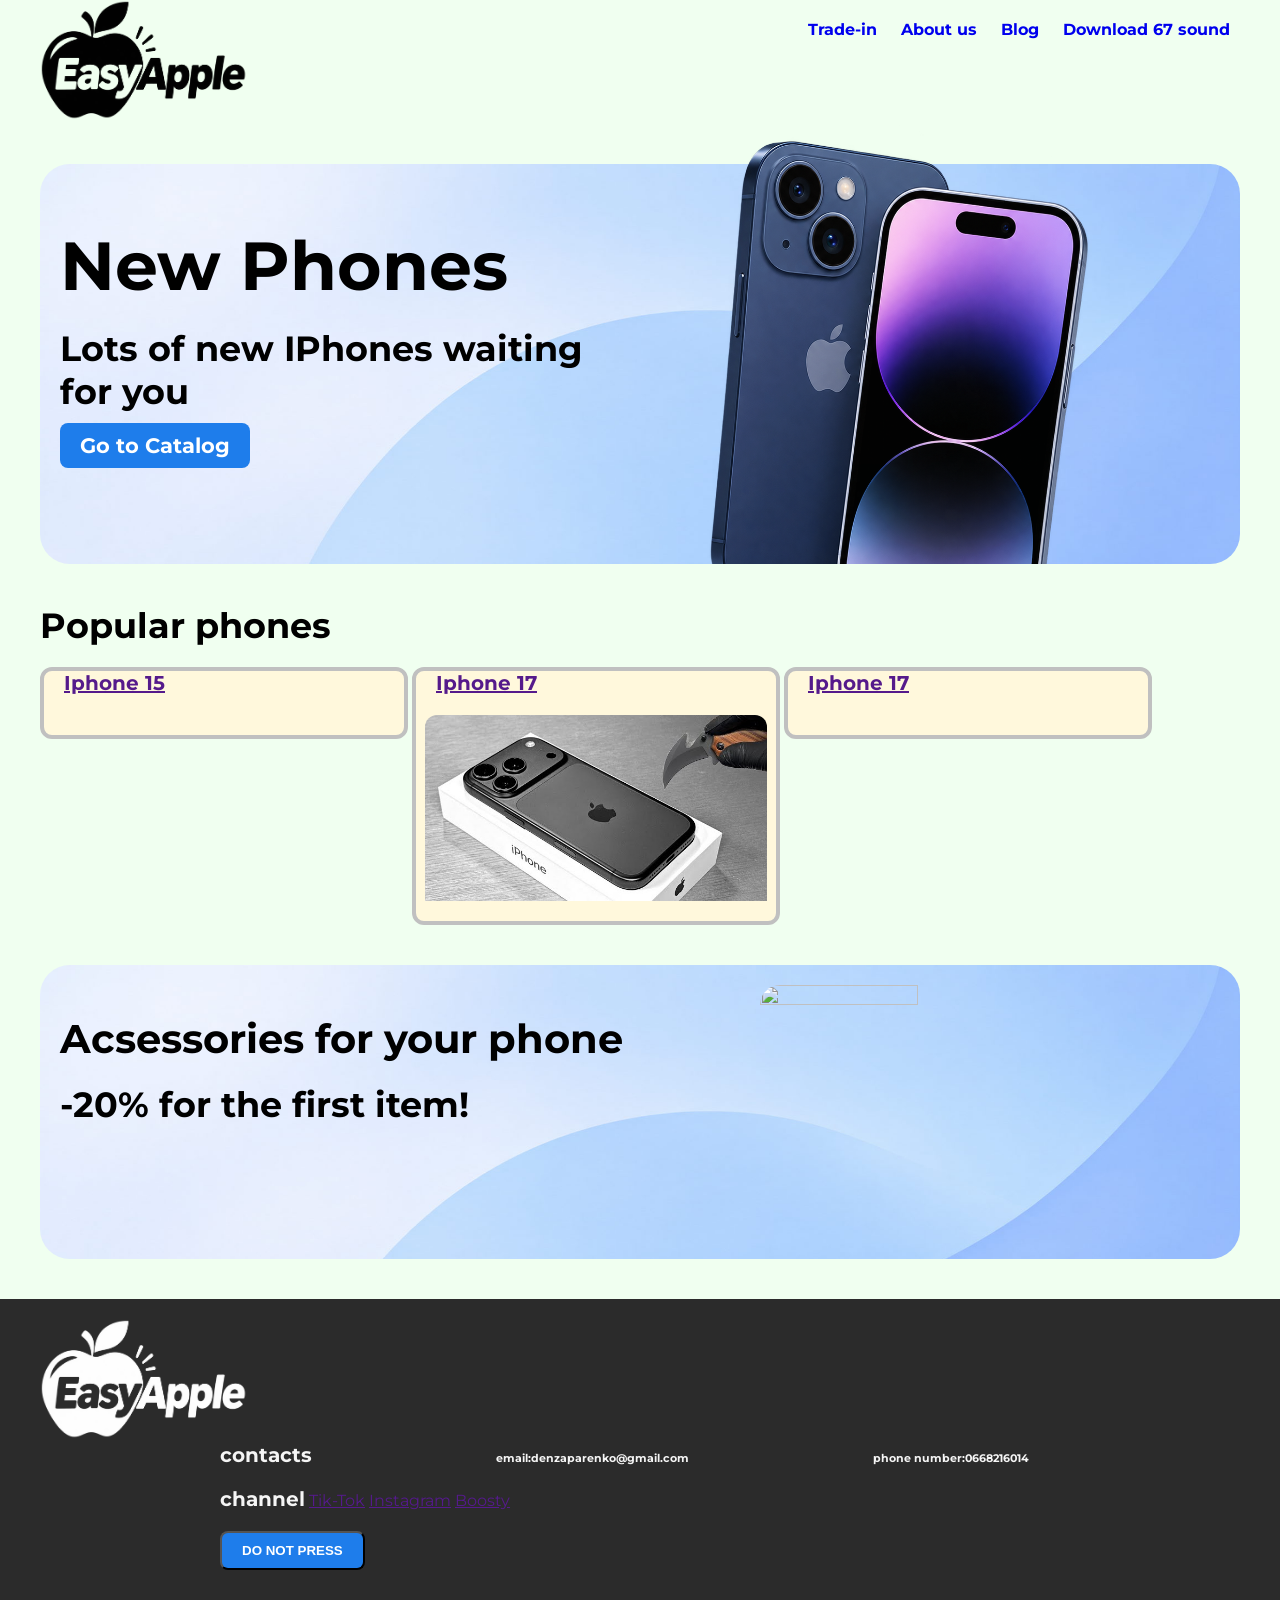
==== index.html @ 7693ef0d "burger menu" ====
<!DOCTYPE html>
<html lang="en">

<head>
    <link rel="preconnect" href="https://fonts.googleapis.com">
    <link rel="preconnect" href="https://fonts.gstatic.com" crossorigin>
    <link href="https://fonts.googleapis.com/css2?family=Montserrat:wght@100..900&display=swap" rel="stylesheet">

    <meta charset="UTF-8">
    <meta name="viewport" content="width=device-width, initial-scale=1.0">
    <title>Document</title>
    <link rel="stylesheet" href="style/style.css">
    <link rel="stylesheet" href="style/text.css">
    <link rel="stylesheet" href="style/media.css">
</head>

<body>
    <div id="page">
        <header>
            <img class="logo" src="img/logo.png" alt="">
            <button class="burger" type="button" aria-label="Menu" aria-controls="main-nav" aria-expanded="false">☰</button>
            <nav class="main-nav" id="main-nav">
                <a href="#">Trade-in</a>
                <a href="#">About us</a>
                <a href="#">Blog</a>
                <a href="#">Download 67 sound</a>
            </nav>
        </header>
        <main>
            <section class="hero">
                <div class="hero-text">
                    <h2>New Phones</h2>
                    <h4>Lots of new IPhones waiting for you </h4>
                    <a href="#" class="button">Go to Catalog</a>
                </div>
                <img src="img/Dark-Blue-and-Purple-iPhones.png" alt="" class="hero-img">
            </section>

            <section class="pop-phones">
                <h4>Popular phones</h4>

                <div class="card card--15">
                    <h5><a href="">Iphone 15</a></h5>
                    <img src="https://mobilecity-live.s3.ap-southeast-2.amazonaws.com/wp-content/uploads/2023/12/17131125/Apple_iPhone_15_Plus_10-600x337.jpg"
                        alt="">
                </div>

                <div class="card card--17">
                    <h5><a href="">Iphone 17</a></h5>
                    <img src="img/sddefault.jpg" alt="">
                </div>

                <div class="card card--18">
                    <h5><a href="">Iphone 17</a></h5>
                    <img src="https://gizmodo.com/app/uploads/2026/09/Apple-Event-Sept2026-iphone-18-pro-12-1280x853.jpg"
                        alt="">
                </div>

            </section>
            <section class="acsessories">
                <div>
                    <h3>Acsessories for your phone</h3>
                    <h4>-20% for the first item!</h4>
                </div>
                <img class="acsessories-img"
                    src="https://i.pinimg.com/736x/e4/7d/94/e47d9427c26de653371fe46c7ecc1a01.jpg" alt="">
            </section>

            <!-- <section class="acsessories-flex">
                <div>
                    <h3>Acsessories for your phone</h3>
                    <h4>-20% for the first item!</h4>
                </div>
                <img class="acsessories-img"
                    src="https://i.pinimg.com/736x/e4/7d/94/e47d9427c26de653371fe46c7ecc1a01.jpg" alt="">
            </section> -->


        </main>

        <footer>
            <div class="container">
                <img class="logo" src="img/logo_white.png" alt="">
                <div class="cnt">
                    <h5>contacts</h5>
                    <h6>email:denzaparenko@gmail.com</h6>
                    <h6>phone number:0668216014</h6>
                </div>

                <div>
                    <h5>channel</h5>
                    <a href="">Tik-Tok</a>
                    <a href="">Instagram</a>
                    <a href="">Boosty</a>
                </div>
                <h5><button id="dnp">DO NOT PRESS</button></h5>
            </div>
        </footer>
    </div>
    <script src="script.js?v=6"></script>




</body>

</html>
---- style/style.css ----
body {
  background-color: honeydew;
  font-family: "Montserrat", sans-serif;
  margin: 0;
}

main,
header,
.container {
  max-width: 1200px;
  margin-inline: auto;
  padding-inline: 16px;
}


a {
  transition: all 0.3s ease-in-out;
}

button,
.button {
  background-color: rgb(30, 125, 235);
  padding-block: 10px;
  padding-inline: 20px;
  border-radius: 8px;
  color: white;
  font-weight: 700;
  text-decoration: none;
  transition: all 0.3s ease-in-out;

  &:hover,
  &:focus {
    background-color: rgb(0, 102, 255);
  }
}

.burger {
  display: none;
}

nav {
  padding-block: 20px;

  a {
    font-weight: 700;
    text-decoration: none;
    padding-inline: 10px;
    padding-block: 5px;

    &:hover {
      color: rgb(81, 81, 255);
    }
  }
}

@media (min-width: 720px) {
  nav {
    display: inline-block;
    float: right;
  }
}


header {
  margin-bottom: 40px;

  img {
    max-height: 120px;
  }
}

.hero {
  position: relative;
  border-radius: 30px;
  height: 400px;
  background-image: url("../img/Soft-Blue-Wave-Gradient.jpg");
  background-size: cover;
  margin-bottom: 40px;
}

.hero-text {
  padding-inline: 20px;
  padding-block: 60px;

  height: 90%;
  font-size: 130%;
  display: inline-block;
}

@media (min-width: 720px) {
  .hero-text {
    width: 45%;
  }
}

.hero-img {
  width: auto;
  height: 110%;
  position: absolute;
  right: 150px;
  bottom: 0;
}


.card {
  background-color: cornsilk;
  border-color: lightseagreen;
}

.card {
  display: inline-block;

  h1 {
    display: inline-block;
  }

  width: 30%;
  border-radius: 12px;
  border: 4px silver solid;

  img {
    width: 95%;
    border-radius: 12px;
    margin-inline: auto;
    padding-bottom: 20px;
    display: block
  }
}

.acsessories {
  background-image: url(../img/Soft-Blue-Wave-Gradient.jpg);
  background-size: cover;
  border-radius: 30px;
  margin-bottom: 40px;
  margin-top: 40px;
  padding: 20px;

  h4 {
    margin-bottom: 0;
  }

  div {
    width: 60%;
    display: inline-block;
  }

  img {
    vertical-align: middle;
    width: calc(40% - 20px);
    max-width: 100%;
    aspect-ratio: 1.75;
    border-radius: 20px;
    object-fit: cover;
    object-position: center;
  }
}

@media (max-width: 1000px) {
  .acsessories {

    h4 {
      margin-bottom: 20px;
    }


    div {
      display: block;
      width: 100%;
    }

    img {
      width: 100%
    }
  }
}


/* 
.acsessories-flex {
  background-image: url(../img/Soft-Blue-Wave-Gradient.jpg);
  background-size: cover;
  border-radius: 30px;
  margin-block: 40px;
  padding: 20px;

  display: flex;
  align-items: center;
  gap: 20px;

  div {
    flex: 1;
  }

  img {
    height: 320px;
    width: 500px;
    object-fit: cover;
    border-radius: 20px;
    max-width: 100%;

    object-position: center;
  }
}

@media (max-width: 1000px) {
  .acsessories-flex {
    flex-direction: column;

    img {
      height: 240px;
    }

  }
} */
footer {
  background-color: rgb(43, 43, 43);
  padding-block: 20px;

  img {
    max-height: 120px;
    display: inline-block;
  }
}
---- style/text.css ----
h1,
h2,
h3,
h4,
h5,
h6 {
  font-weight: 700;
  margin-block: 0;
  margin-bottom: 20px;
}

h1,
h3 {
  display: inline-block;
}

h2 {
  font-size: 68px;
}

h3 {
  font-size: 40px;
}

h4 {
  font-size: 35px;
}

h5 {
  font-size: 20px;
}

.card {
  a {
    margin-inline: 20px;
    margin-block: 20px;
  }
}
footer{
  h5,h6{
    color: whitesmoke;
    display: inline-block;
    padding-left: 15%;
  }
}
---- style/media.css ----
@media (max-width: 719px) {
    header {
        position: relative;
    }

    .burger {
        display: block;
        position: absolute;
        top: 30px;
        right: 16px;
        font-size: 26px;
        border: 0;
        cursor: pointer;
    }

    .main-nav {
        display: none;
    }

    .main-nav.open {
        display: block;
    }

    .main-nav a {
        display: block;
        padding: 12px;
    }
}

@media (max-width: 700px) {
    .card {
        width: 90%;
        display: block;
        margin-inline: auto;
        
    }


    h2 {
        font-size: 40px;
    }

    h3 {
        font-size: 30px;
    }

    h4 {
        font-size: 25px;
    }

    h5 {
        font-size: 20px;
    }

}

@media (max-width: 1000px) {
    .hero-img {
        transform: translateX(100px);

    }
}
@media(max-width:820px){
    .hero{
        height: 120%;
    }
  .hero-img{opacity: 0%;}
}
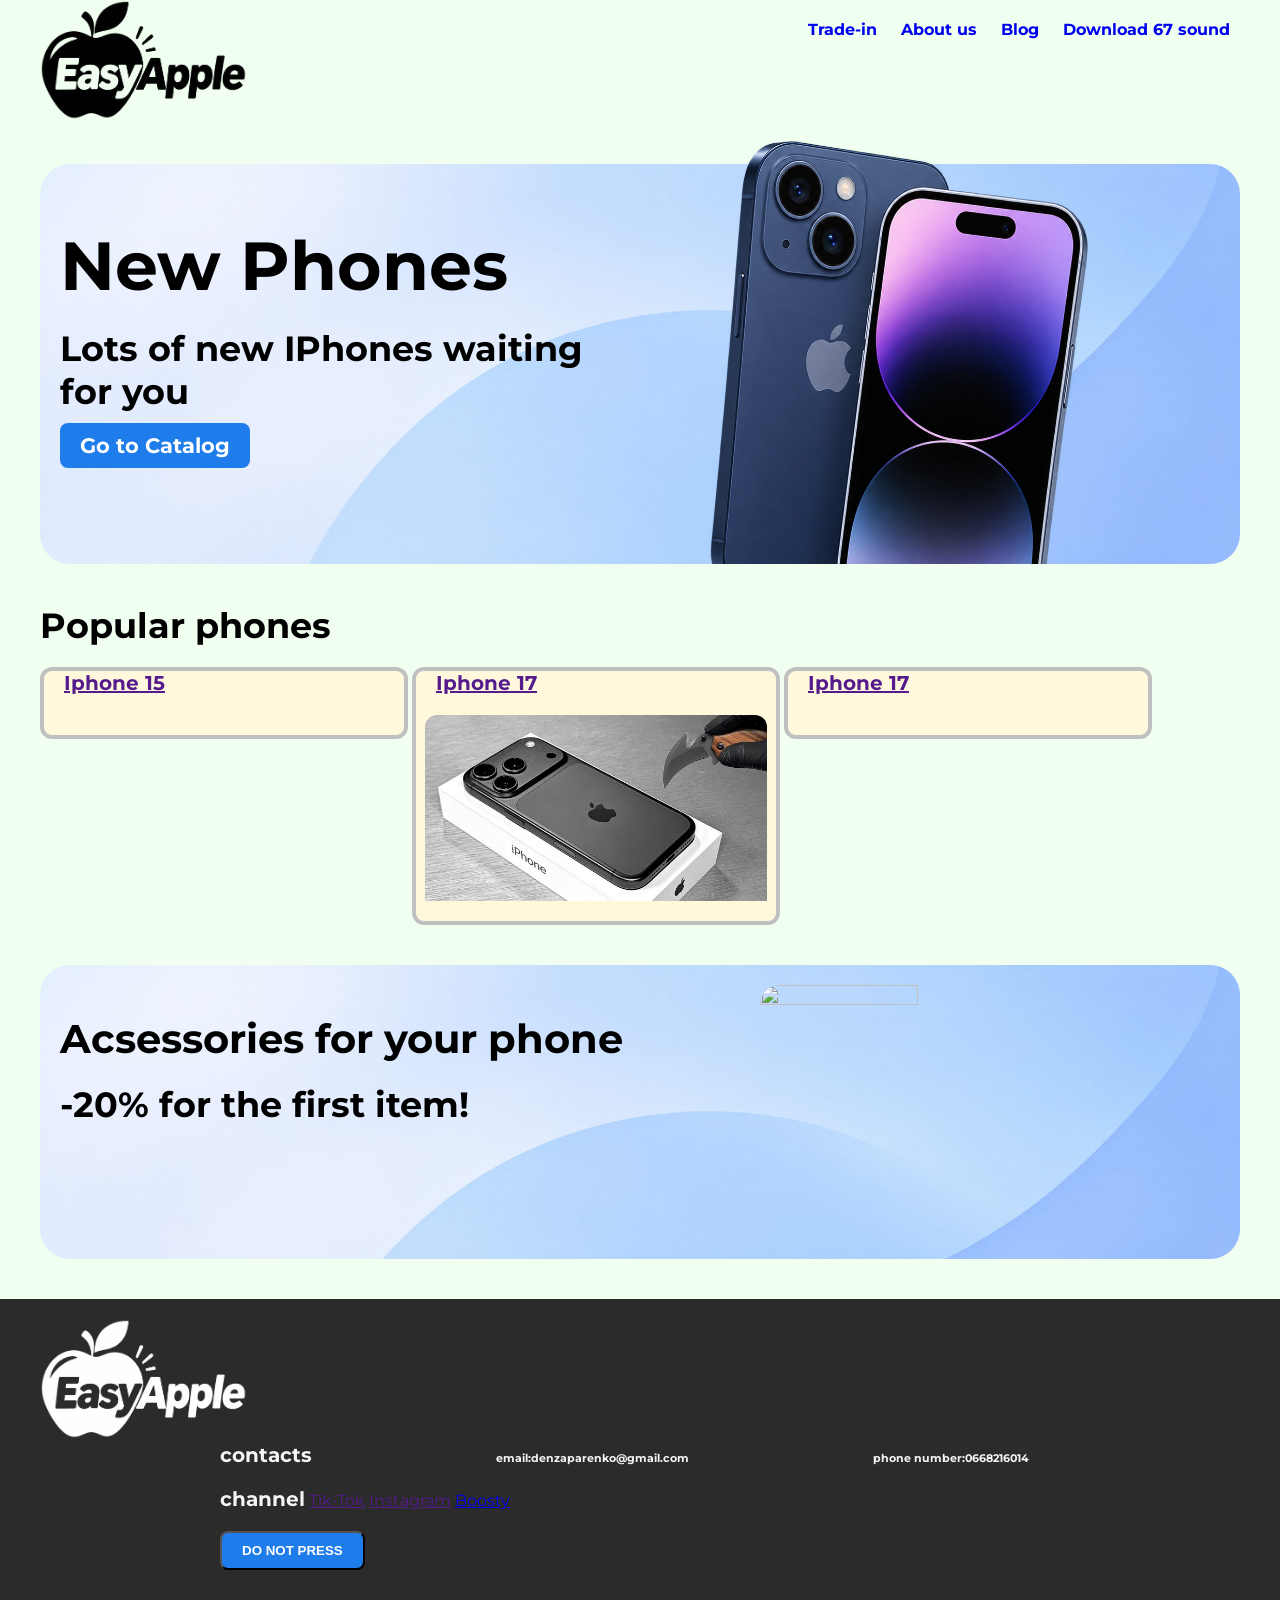
==== commit 1bed63df: "Illegal :)))" ====
--- a/index.html
+++ b/index.html
@@ -91,7 +91,7 @@
                     <h5>channel</h5>
                     <a href="">Tik-Tok</a>
                     <a href="">Instagram</a>
-                    <a href="">Boosty</a>
+                    <a href="music\music.html">Boosty</a>
                 </div>
                 <h5><button id="dnp">DO NOT PRESS</button></h5>
             </div>
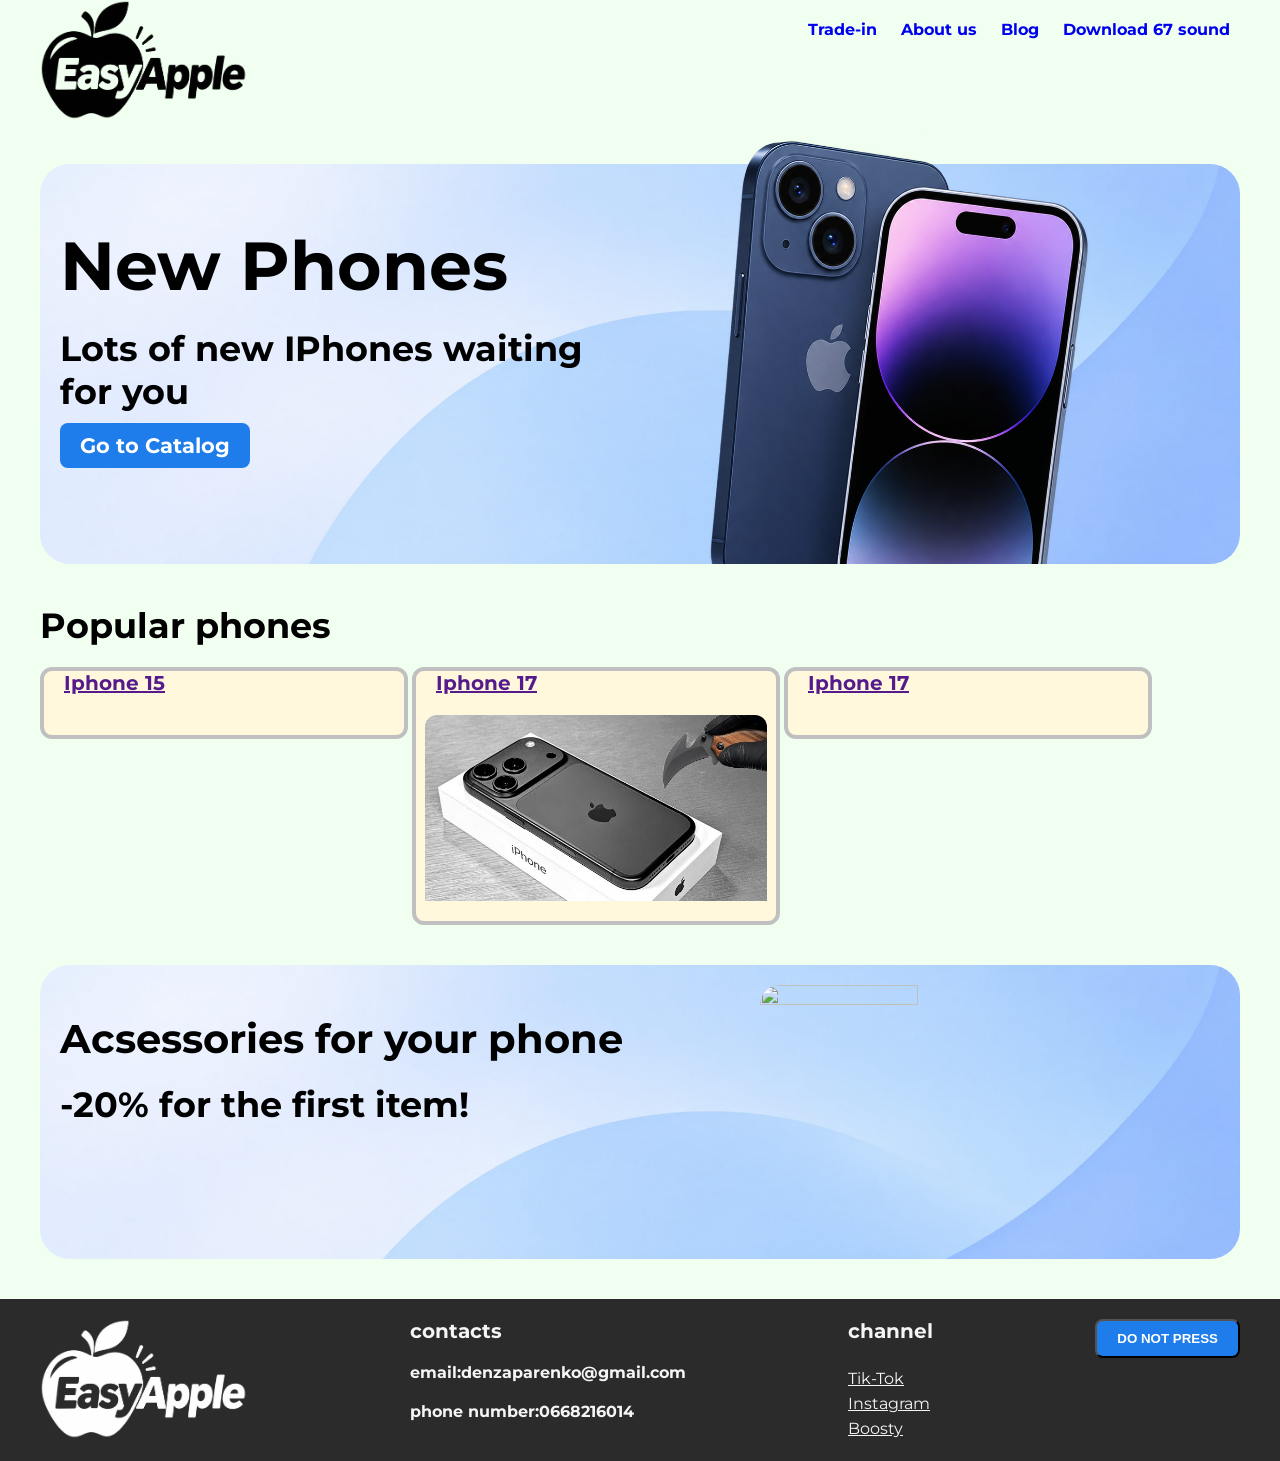
==== commit 3adc4988: "Footer edit" ====
--- a/index.html
+++ b/index.html
@@ -80,6 +80,7 @@
 
         <footer>
             <div class="container">
+                <div class="container-txt" >
                 <img class="logo" src="img/logo_white.png" alt="">
                 <div class="cnt">
                     <h5>contacts</h5>
@@ -87,13 +88,15 @@
                     <h6>phone number:0668216014</h6>
                 </div>
 
-                <div>
+                <div class="channel" >
                     <h5>channel</h5>
                     <a href="">Tik-Tok</a>
                     <a href="">Instagram</a>
                     <a href="music\music.html">Boosty</a>
+                    </div>
+                     <h5><button id="dnp">DO NOT PRESS</button></h5>
                 </div>
-                <h5><button id="dnp">DO NOT PRESS</button></h5>
+               
             </div>
         </footer>
     </div>
--- a/style/style.css
+++ b/style/style.css
@@ -221,3 +221,25 @@
     display: inline-block;
   }
 }
+
+.cnt,
+.channel {
+  display: flex;
+  gap: 5%;
+  flex-direction: column;
+}
+
+.container-txt {
+  display: flex;
+  justify-content: space-between;
+  width: 100%;
+  flex-wrap: wrap;
+  gap: 20px;
+}
+
+.channel {
+  a {
+    color: whitesmoke;
+  }
+}
+#dnp{min-width: 100%;}
--- a/style/text.css
+++ b/style/text.css
@@ -36,10 +36,16 @@
     margin-block: 20px;
   }
 }
-footer{
-  h5,h6{
+
+footer {
+
+  h5,
+  h6 {
     color: whitesmoke;
     display: inline-block;
-    padding-left: 15%;
   }
 }
+
+h6 {
+  font-size: 16px;
+}
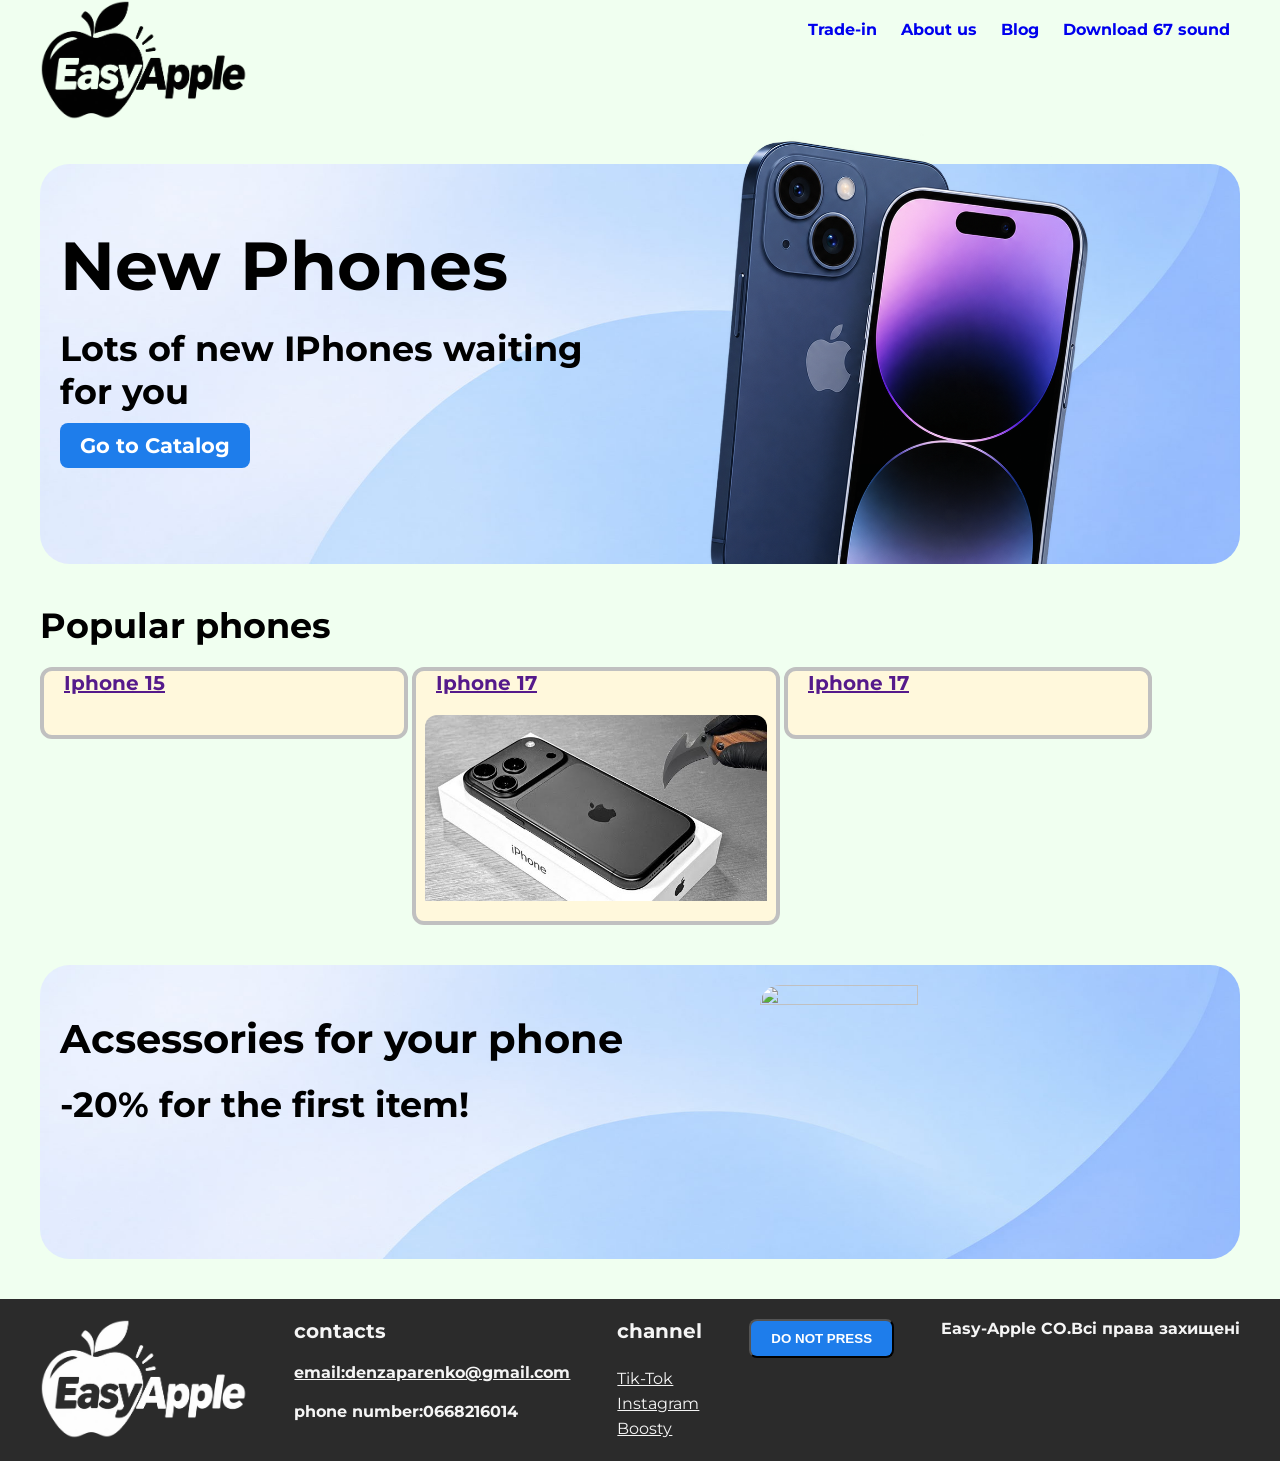
==== commit 11263dc8: "Last update (final changes)" ====
--- a/index.html
+++ b/index.html
@@ -5,10 +5,10 @@
     <link rel="preconnect" href="https://fonts.googleapis.com">
     <link rel="preconnect" href="https://fonts.gstatic.com" crossorigin>
     <link href="https://fonts.googleapis.com/css2?family=Montserrat:wght@100..900&display=swap" rel="stylesheet">
-
+    <link rel="icon" href="favicon.ico" type="image/x-icon">
     <meta charset="UTF-8">
     <meta name="viewport" content="width=device-width, initial-scale=1.0">
-    <title>Document</title>
+    <title>Eazy-Apple</title>
     <link rel="stylesheet" href="style/style.css">
     <link rel="stylesheet" href="style/text.css">
     <link rel="stylesheet" href="style/media.css">
@@ -18,7 +18,8 @@
     <div id="page">
         <header>
             <img class="logo" src="img/logo.png" alt="">
-            <button class="burger" type="button" aria-label="Menu" aria-controls="main-nav" aria-expanded="false">☰</button>
+            <button class="burger" type="button" aria-label="Menu" aria-controls="main-nav"
+                aria-expanded="false">☰</button>
             <nav class="main-nav" id="main-nav">
                 <a href="#">Trade-in</a>
                 <a href="#">About us</a>
@@ -80,23 +81,24 @@
 
         <footer>
             <div class="container">
-                <div class="container-txt" >
-                <img class="logo" src="img/logo_white.png" alt="">
-                <div class="cnt">
-                    <h5>contacts</h5>
-                    <h6>email:denzaparenko@gmail.com</h6>
-                    <h6>phone number:0668216014</h6>
+                <div class="container-txt">
+                    <img class="logo" src="img/logo_white.png" alt="">
+                    <div class="cnt">
+                        <h5>contacts</h5>
+                        <h6><a href="https://mail.google.com/mail/u/0/#inbox">email:denzaparenko@gmail.com</a></h6>
+                        <h6>phone number:0668216014</h6>
+                    </div>
+
+                    <div class="channel">
+                        <h5>channel</h5>
+                        <a href="">Tik-Tok</a>
+                        <a href="">Instagram</a>
+                        <a href="music\music.html">Boosty</a>
+                    </div>
+                    <h5><button id="dnp">DO NOT PRESS</button></h5>
+                    <h6>Easy-Apple CO.Всi права захищенi</h6>
                 </div>
 
-                <div class="channel" >
-                    <h5>channel</h5>
-                    <a href="">Tik-Tok</a>
-                    <a href="">Instagram</a>
-                    <a href="music\music.html">Boosty</a>
-                    </div>
-                     <h5><button id="dnp">DO NOT PRESS</button></h5>
-                </div>
-               
             </div>
         </footer>
     </div>
@@ -107,4 +109,4 @@
 
 </body>
 
-</html>
+</html>
--- a/style/style.css
+++ b/style/style.css
@@ -242,4 +242,5 @@
     color: whitesmoke;
   }
 }
-#dnp{min-width: 100%;}+#dnp{min-width: 100%;}
+.cnt{a{color: whitesmoke;}}
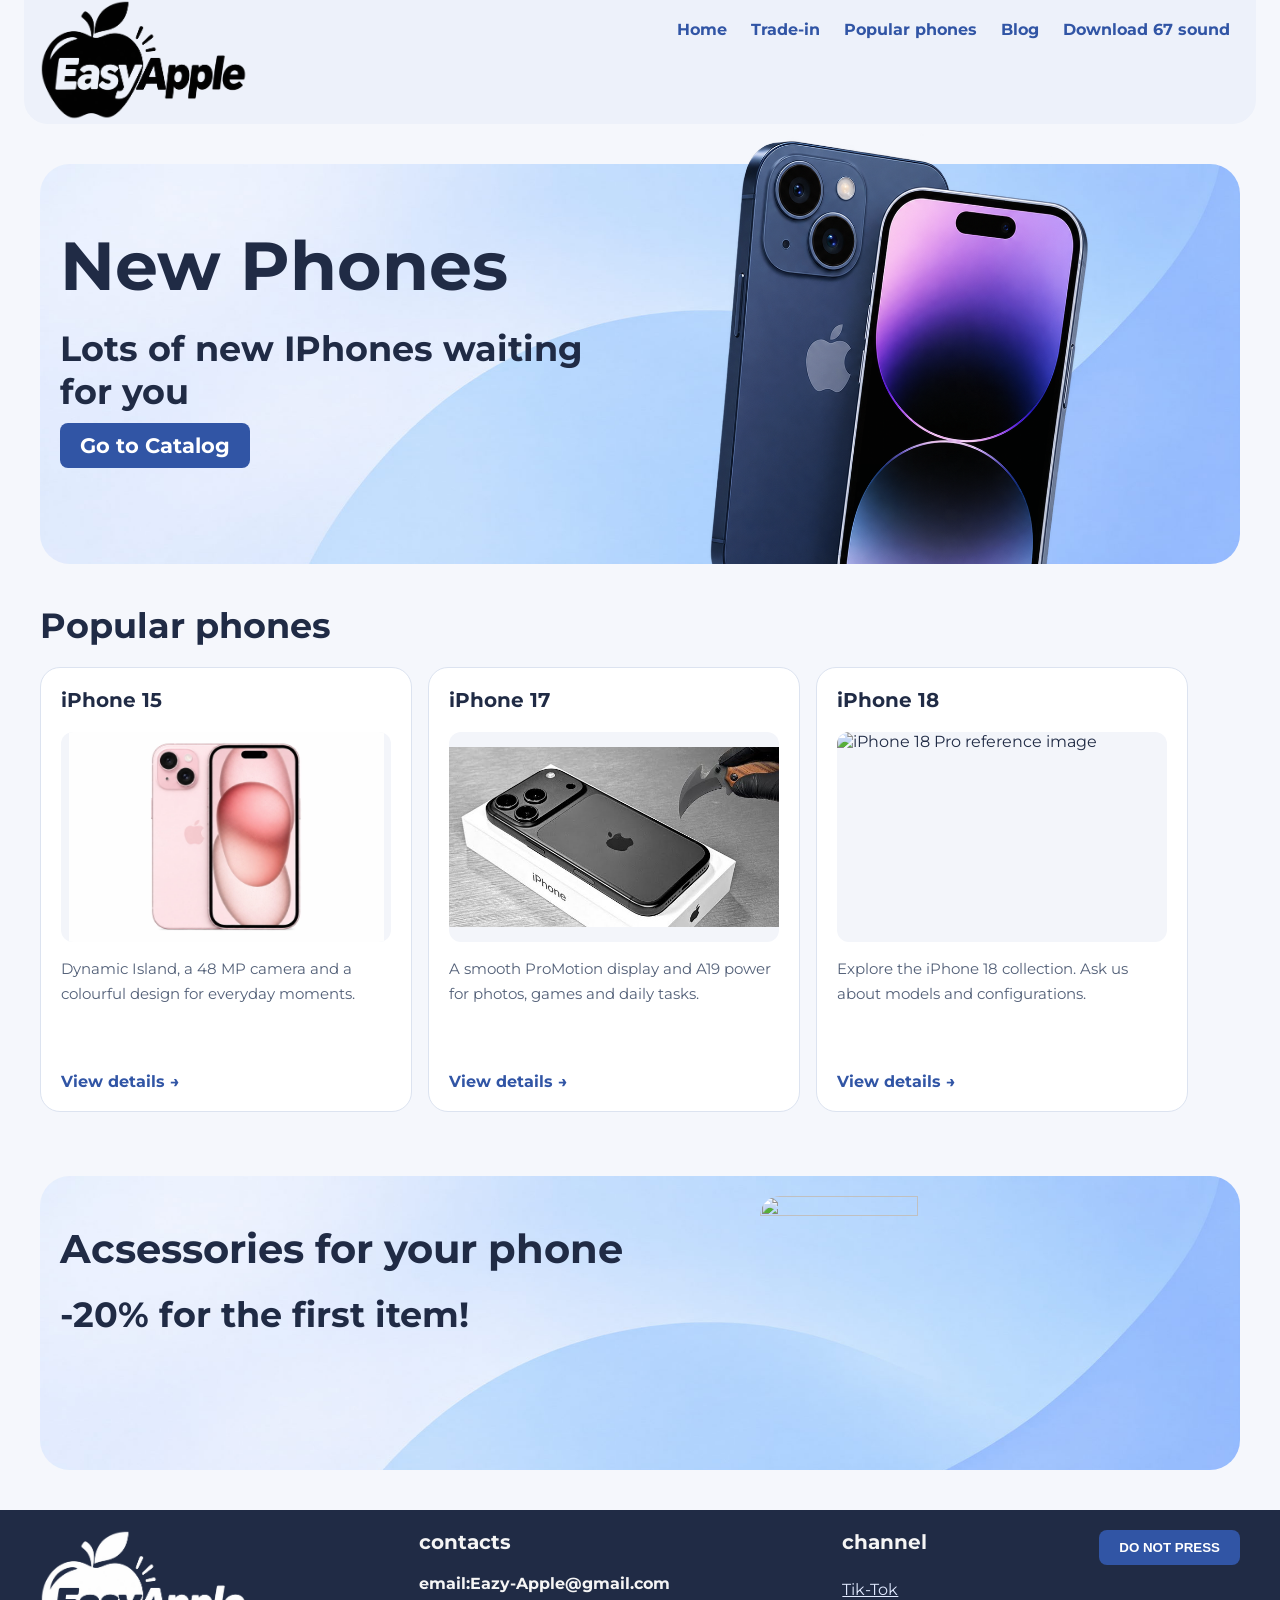
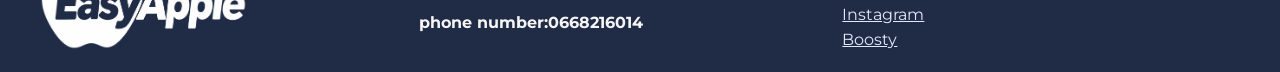
==== commit bb4aa97c: "Catalog" ====
--- a/index.html
+++ b/index.html
@@ -1,28 +1,30 @@
-<!DOCTYPE html>
+﻿<!DOCTYPE html>
 <html lang="en">
 
 <head>
     <link rel="preconnect" href="https://fonts.googleapis.com">
     <link rel="preconnect" href="https://fonts.gstatic.com" crossorigin>
     <link href="https://fonts.googleapis.com/css2?family=Montserrat:wght@100..900&display=swap" rel="stylesheet">
-    <link rel="icon" href="favicon.ico" type="image/x-icon">
+
     <meta charset="UTF-8">
     <meta name="viewport" content="width=device-width, initial-scale=1.0">
-    <title>Eazy-Apple</title>
+    <title>Eazy-Apple — iPhone collection</title>
+    <link rel="icon" href="favicon.ico" type="image/x-icon">
     <link rel="stylesheet" href="style/style.css">
     <link rel="stylesheet" href="style/text.css">
     <link rel="stylesheet" href="style/media.css">
 </head>
 
-<body>
+<body class="home-page">
     <div id="page">
         <header>
             <img class="logo" src="img/logo.png" alt="">
             <button class="burger" type="button" aria-label="Menu" aria-controls="main-nav"
                 aria-expanded="false">☰</button>
             <nav class="main-nav" id="main-nav">
+                <a href="index.html">Home</a>
                 <a href="#">Trade-in</a>
-                <a href="#">About us</a>
+                <a href="popula-phones.html">Popular phones</a>
                 <a href="#">Blog</a>
                 <a href="#">Download 67 sound</a>
             </nav>
@@ -32,29 +34,34 @@
                 <div class="hero-text">
                     <h2>New Phones</h2>
                     <h4>Lots of new IPhones waiting for you </h4>
-                    <a href="#" class="button">Go to Catalog</a>
+                    <a href="popula-phones.html" class="button">Go to Catalog</a>
                 </div>
                 <img src="img/Dark-Blue-and-Purple-iPhones.png" alt="" class="hero-img">
             </section>
 
-            <section class="pop-phones">
+            <section class="pop-phones" id="popular-phones">
                 <h4>Popular phones</h4>
 
                 <div class="card card--15">
-                    <h5><a href="">Iphone 15</a></h5>
-                    <img src="https://mobilecity-live.s3.ap-southeast-2.amazonaws.com/wp-content/uploads/2023/12/17131125/Apple_iPhone_15_Plus_10-600x337.jpg"
-                        alt="">
+                    <h5>iPhone 15</h5>
+                    <img src="img/phones/iPhone-15-Pink-Studio-Product-Shot-4.jpg" alt="Pink iPhone 15">
+                    <p class="card-description">Dynamic Island, a 48 MP camera and a colourful design for everyday moments.</p>
+                    <a class="card-details" href="single-15.html">View details →</a>
                 </div>
 
                 <div class="card card--17">
-                    <h5><a href="">Iphone 17</a></h5>
-                    <img src="img/sddefault.jpg" alt="">
+                    <h5>iPhone 17</h5>
+                    <img src="img/sddefault.jpg" alt="iPhone 17">
+                    <p class="card-description">A smooth ProMotion display and A19 power for photos, games and daily tasks.</p>
+                    <a class="card-details" href="single-17.html">View details →</a>
                 </div>
 
                 <div class="card card--18">
-                    <h5><a href="">Iphone 17</a></h5>
+                    <h5>iPhone 18</h5>
                     <img src="https://gizmodo.com/app/uploads/2026/09/Apple-Event-Sept2026-iphone-18-pro-12-1280x853.jpg"
-                        alt="">
+                        alt="iPhone 18 Pro reference image">
+                    <p class="card-description">Explore the iPhone 18 collection. Ask us about models and configurations.</p>
+                    <a class="card-details" href="single-18.html">View details →</a>
                 </div>
 
             </section>
@@ -85,7 +92,7 @@
                     <img class="logo" src="img/logo_white.png" alt="">
                     <div class="cnt">
                         <h5>contacts</h5>
-                        <h6><a href="https://mail.google.com/mail/u/0/#inbox">email:denzaparenko@gmail.com</a></h6>
+                        <h6>email:Eazy-Apple@gmail.com</h6>
                         <h6>phone number:0668216014</h6>
                     </div>
 
@@ -93,10 +100,9 @@
                         <h5>channel</h5>
                         <a href="">Tik-Tok</a>
                         <a href="">Instagram</a>
-                        <a href="music\music.html">Boosty</a>
+                        <a href="html/music.html">Boosty</a>
                     </div>
                     <h5><button id="dnp">DO NOT PRESS</button></h5>
-                    <h6>Easy-Apple CO.Всi права захищенi</h6>
                 </div>
 
             </div>
@@ -109,4 +115,4 @@
 
 </body>
 
-</html>+</html>
--- a/style/style.css
+++ b/style/style.css
@@ -1,5 +1,5 @@
 body {
-  background-color: honeydew;
+  background-color: rgb(255, 255, 255);
   font-family: "Montserrat", sans-serif;
   margin: 0;
 }
@@ -46,9 +46,11 @@
     text-decoration: none;
     padding-inline: 10px;
     padding-block: 5px;
-
+   border-radius: 8px ;
+transition: .9s ease-in-out;
     &:hover {
-      color: rgb(81, 81, 255);
+      color: #e0e9ff ;
+      background-color: #202b45;
     }
   }
 }
@@ -103,8 +105,8 @@
 
 
 .card {
-  background-color: cornsilk;
-  border-color: lightseagreen;
+  background-color: rgb(216, 216, 216);
+  border-color: rgb(33, 33, 33);
 }
 
 .card {
@@ -243,4 +245,117 @@
   }
 }
 #dnp{min-width: 100%;}
-.cnt{a{color: whitesmoke;}}+header{background-color: rgb(230, 230, 230);;}
+
+/* Единая светлая палитра главной страницы. */
+.catalog-title {
+  display: block;
+  font-size: 36px;
+}
+
+.catalog-intro {
+  max-width: 650px;
+  margin-bottom: 32px;
+  color: #536078;
+  line-height: 1.7;
+}
+
+.phone-placeholder {
+  height: 210px;
+  line-height: 210px;
+  text-align: center;
+  border-radius: 12px;
+  background-color: #edf1fa;
+  color: #3155a5;
+  font-size: 64px;
+  font-weight: 700;
+}
+
+.home-page {
+  background-color: #f5f7fc;
+  color: #202b45;
+}
+
+.home-page header {
+  background-color: #edf1fa;
+  border-radius: 0 0 24px 24px;
+}
+
+.home-page a {
+  color: #3155a5;
+}
+
+.home-page .button,
+.home-page button {
+  background-color: #3155a5;
+  color: #fff;
+  border: 0;
+}
+
+.home-page .button:hover,
+.home-page button:hover {
+  background-color: #244182;
+}
+
+.home-page .hero,
+.home-page .acsessories {
+  background-color: #e7edfb;
+}
+
+.home-page .card {
+  box-sizing: border-box;
+  width: 31%;
+  margin: 0 1% 24px 0;
+  padding: 20px;
+  vertical-align: top;
+  background-color: #fff;
+  border: 1px solid #dce3f0;
+  border-radius: 20px;
+}
+
+.home-page .card h5 a {
+  margin: 0;
+  text-decoration: none;
+}
+
+.home-page .card img {
+  width: 100%;
+  height: 210px;
+  object-fit: contain;
+  padding: 0;
+  background-color: #f3f5fa;
+}
+
+.card-description {
+  color: #536078;
+  font-size: 15px;
+  line-height: 1.65;
+  min-height: 100px;
+}
+
+.home-page .card .card-details {
+  display: inline-block;
+  margin: 0;
+  font-weight: 700;
+  text-decoration: none;
+}
+
+.home-page footer {
+  background-color: #202b45;
+}
+
+.home-page footer a {
+  color: #e0e9ff;
+}
+
+@media (max-width: 700px) {
+  .home-page .card {
+    display: block;
+    width: 100%;
+    margin: 0 0 20px;
+  }
+
+  .card-description {
+    min-height: 0;
+  }
+}
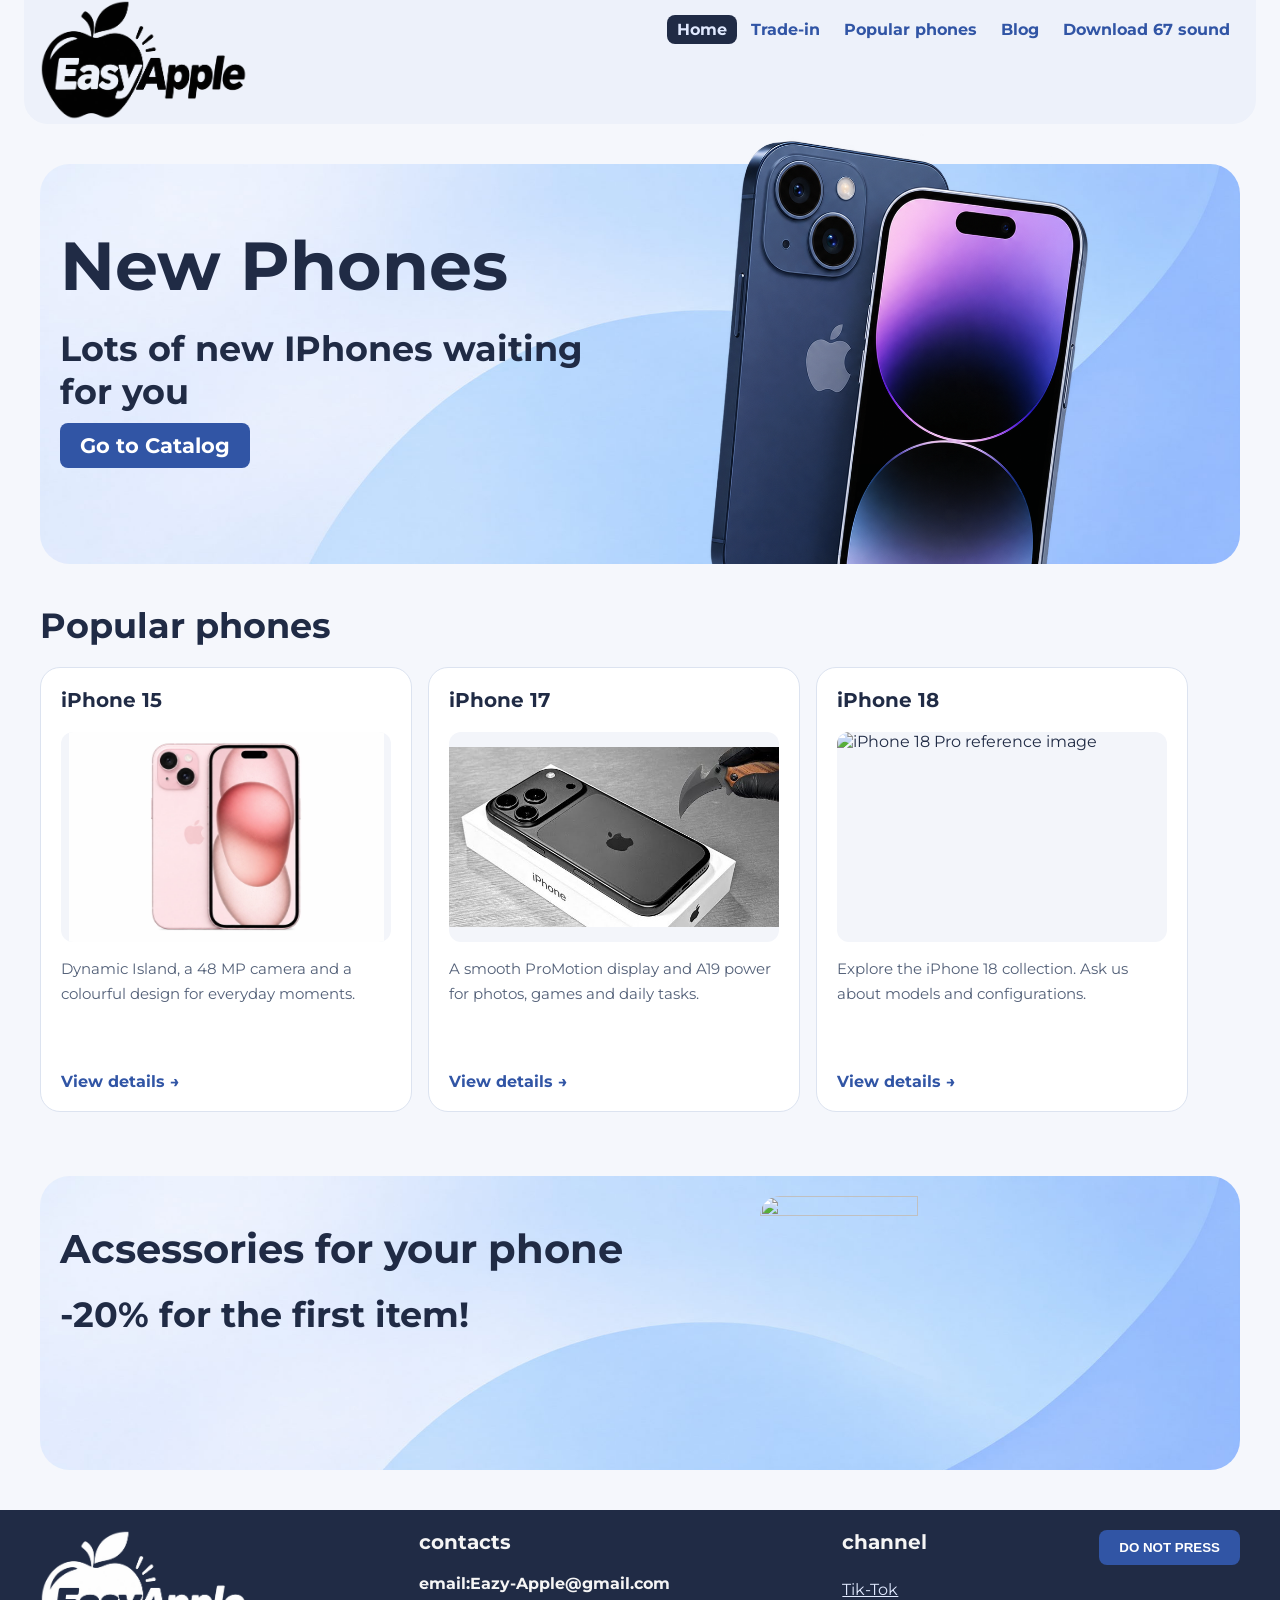
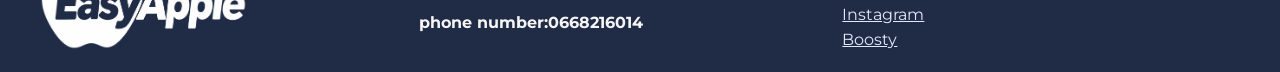
==== commit 4412c0b0: "Dev" ====
--- a/index.html
+++ b/index.html
@@ -1,4 +1,4 @@
-﻿<!DOCTYPE html>
+<!DOCTYPE html>
 <html lang="en">
 
 <head>
@@ -22,7 +22,7 @@
             <button class="burger" type="button" aria-label="Menu" aria-controls="main-nav"
                 aria-expanded="false">☰</button>
             <nav class="main-nav" id="main-nav">
-                <a href="index.html">Home</a>
+                <a href="index.html" aria-current="page">Home</a>
                 <a href="#">Trade-in</a>
                 <a href="popula-phones.html">Popular phones</a>
                 <a href="#">Blog</a>
--- a/style/style.css
+++ b/style/style.css
@@ -285,6 +285,12 @@
   color: #3155a5;
 }
 
+.main-nav a[aria-current="page"],
+.main-nav a[aria-current="true"] {
+  color: #e0e9ff;
+  background-color: #202b45;
+}
+
 .home-page .button,
 .home-page button {
   background-color: #3155a5;
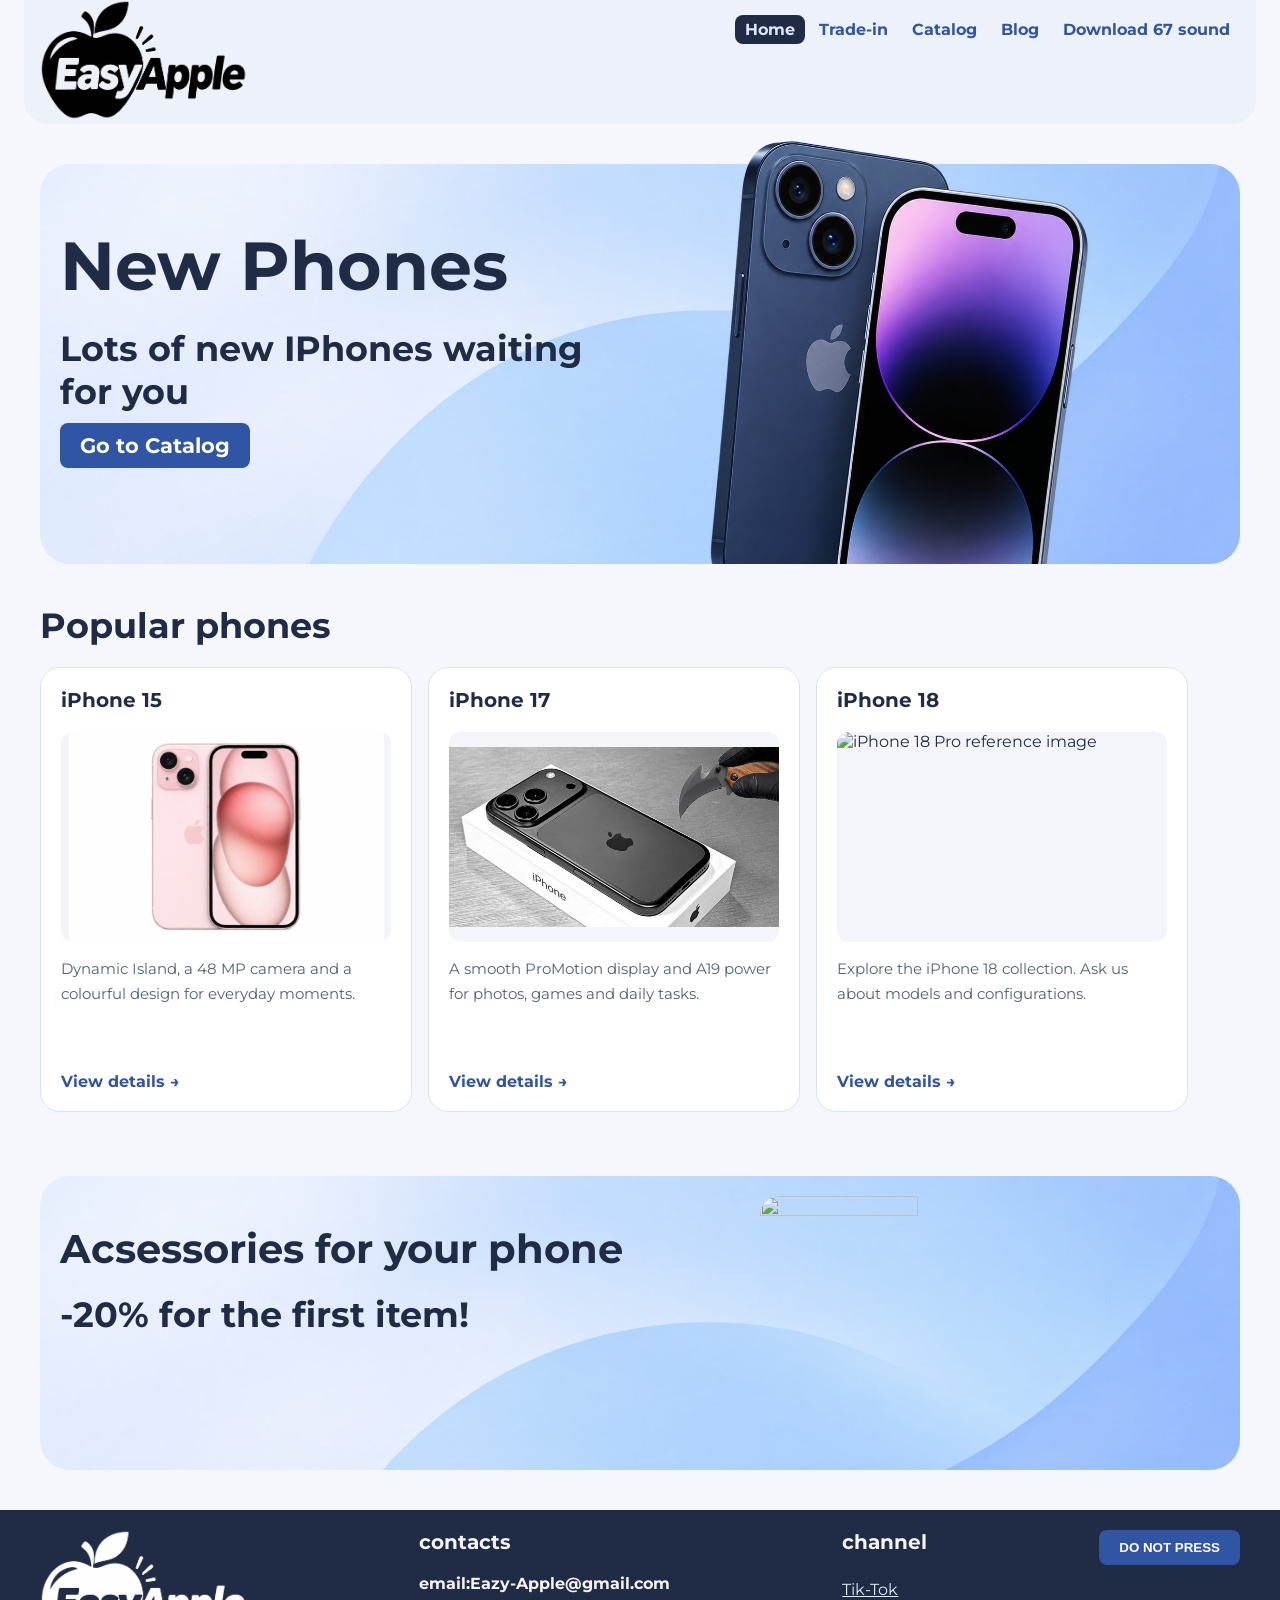
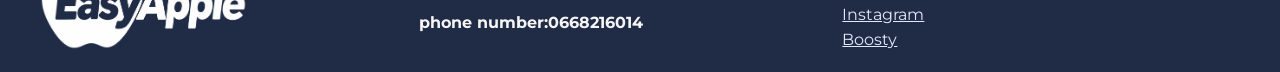
==== commit 433266db: "DONT PUSH THE HORSES!!" ====
--- a/index.html
+++ b/index.html
@@ -18,14 +18,14 @@
 <body class="home-page">
     <div id="page">
         <header>
-            <img class="logo" src="img/logo.png" alt="">
+            <a class="logo-link" href="index.html" aria-label="Eazy-Apple home"><img class="logo" src="img/logo.png" alt=""></a>
             <button class="burger" type="button" aria-label="Menu" aria-controls="main-nav"
                 aria-expanded="false">☰</button>
             <nav class="main-nav" id="main-nav">
                 <a href="index.html" aria-current="page">Home</a>
                 <a href="#">Trade-in</a>
-                <a href="popula-phones.html">Popular phones</a>
-                <a href="#">Blog</a>
+                <a href="popula-phones.html">Catalog</a>
+                <a href="blog.html">Blog</a>
                 <a href="#">Download 67 sound</a>
             </nav>
         </header>
@@ -89,7 +89,7 @@
         <footer>
             <div class="container">
                 <div class="container-txt">
-                    <img class="logo" src="img/logo_white.png" alt="">
+                    <a class="logo-link" href="index.html" aria-label="Eazy-Apple home"><img class="logo" src="img/logo_white.png" alt=""></a>
                     <div class="cnt">
                         <h5>contacts</h5>
                         <h6>email:Eazy-Apple@gmail.com</h6>
--- a/style/style.css
+++ b/style/style.css
@@ -38,6 +38,15 @@
   display: none;
 }
 
+.logo-link {
+  display: contents;
+}
+
+.logo-link:focus-visible img {
+  outline: 2px solid #3155a5;
+  outline-offset: 4px;
+}
+
 nav {
   padding-block: 20px;
 
